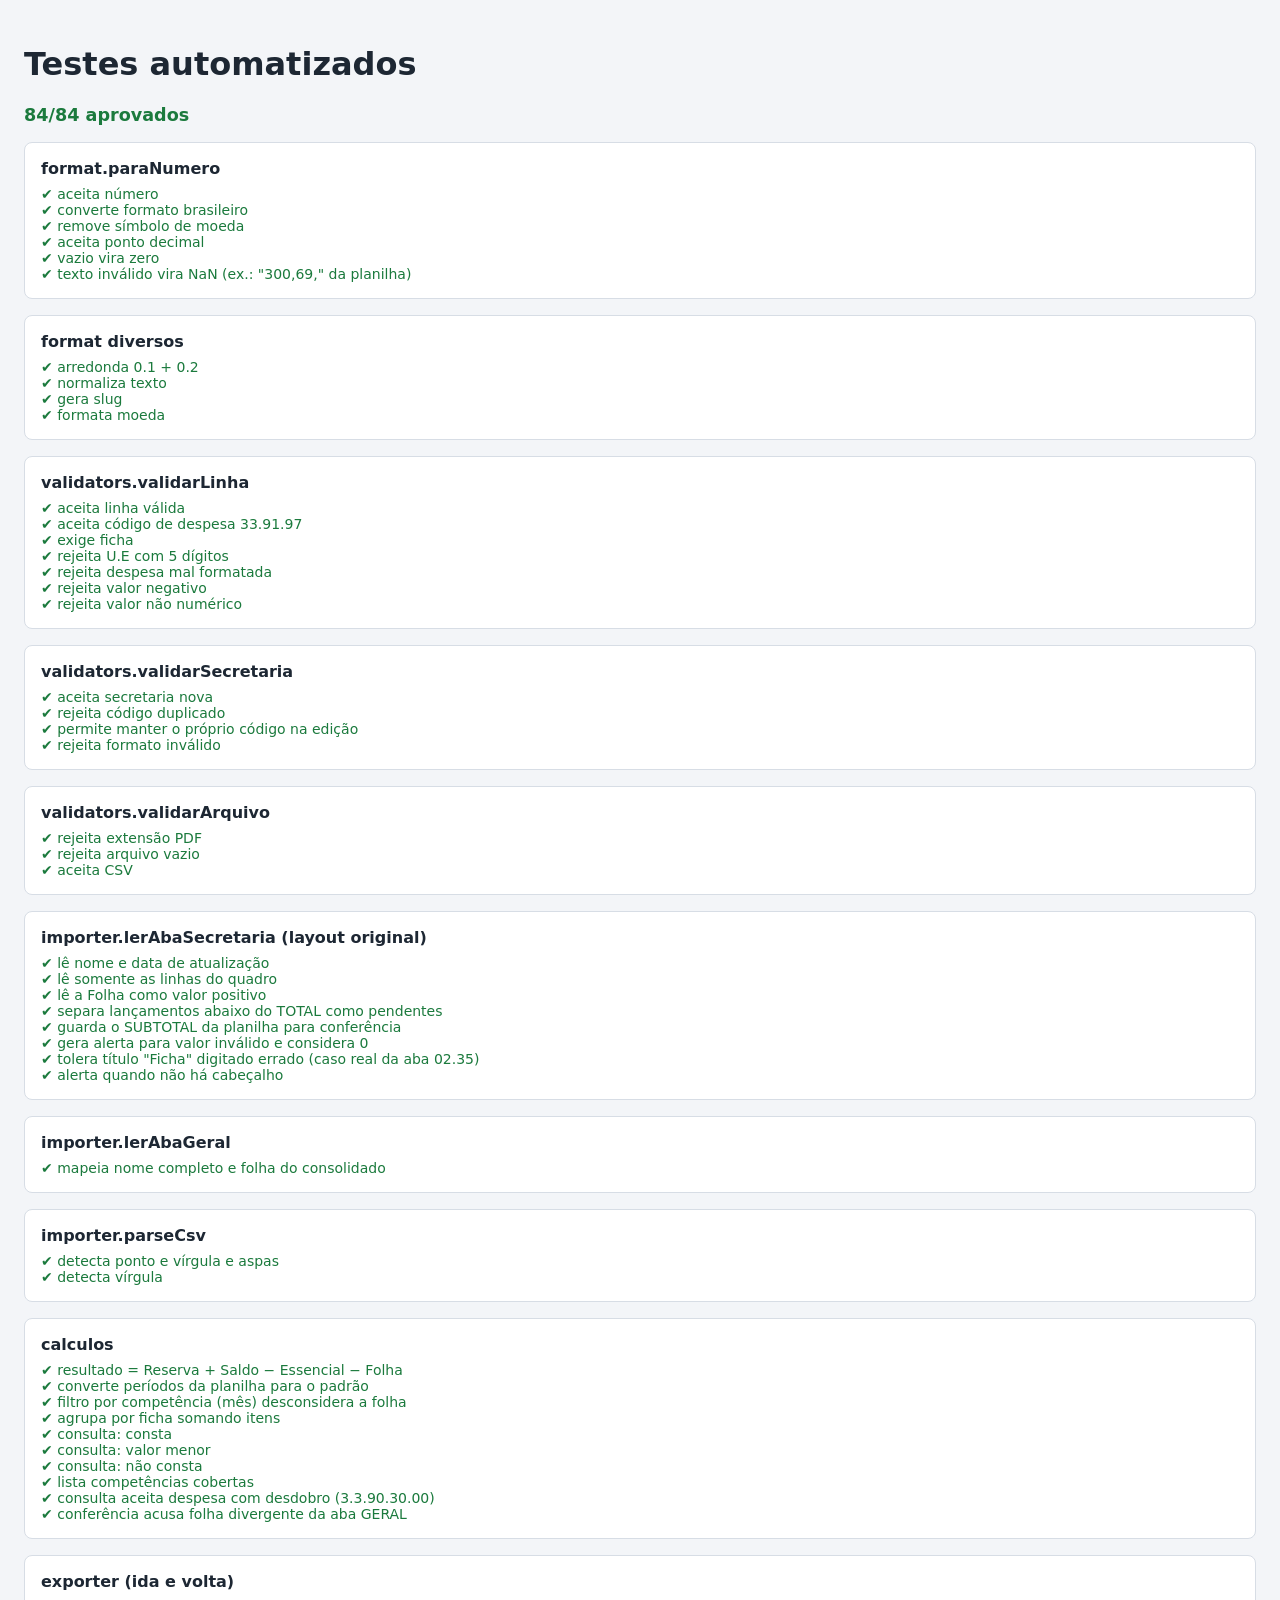
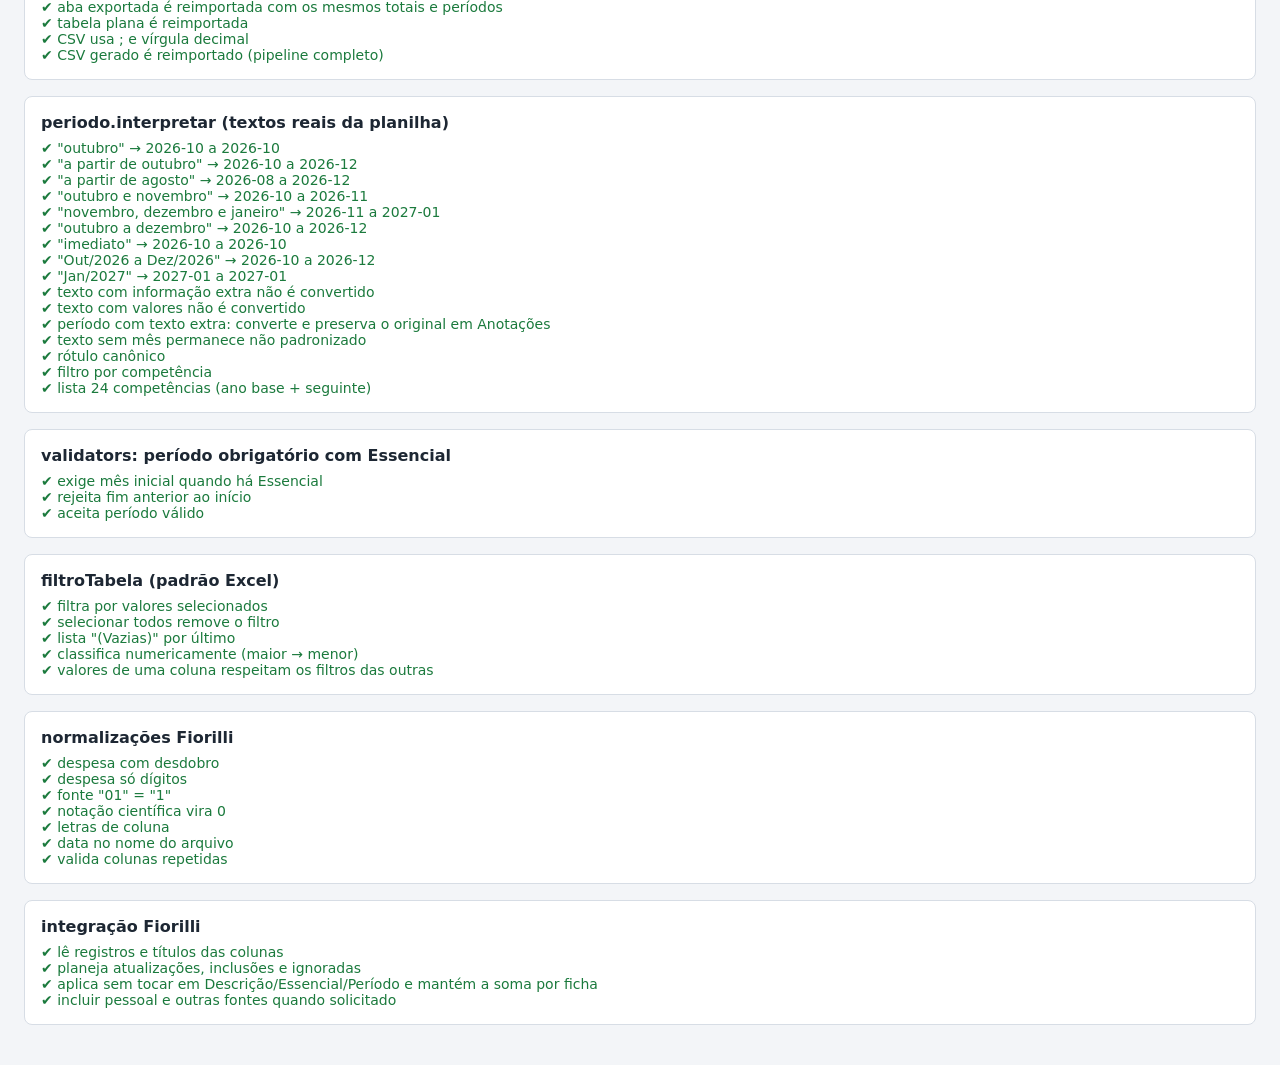
==== tests/index.html @ 35c2ad74 "Add files via upload" ====
<!DOCTYPE html>
<html lang="pt-BR">
<head>
  <meta charset="UTF-8">
  <meta name="viewport" content="width=device-width, initial-scale=1">
  <title>Testes · Planejamento e Orçamento</title>
  <link rel="stylesheet" href="runner/test-runner.css">
</head>
<body>
  <header class="cabecalho">
    <h1>Testes automatizados</h1>
    <p class="resumo" data-testid="resumo-testes" aria-live="polite">Executando…</p>
  </header>
  <main id="resultados" data-testid="resultados-testes"></main>

  <!-- Código da aplicação (somente módulos sem DOM) -->
  <script src="../assets/js/core/namespace.js"></script>
  <script src="../assets/js/core/config.js"></script>
  <script src="../assets/js/core/events.js"></script>
  <script src="../assets/js/utils/format.js"></script>
  <script src="../assets/js/utils/periodo.js"></script>
  <script src="../assets/js/utils/validators.js"></script>
  <script src="../assets/js/utils/filtroTabela.js"></script>
  <script src="../assets/js/data/schema.js"></script>
  <script src="../assets/js/data/calculos.js"></script>
  <script src="../assets/js/data/importer.js"></script>
  <script src="../assets/js/data/exporter.js"></script>
  <script src="../assets/js/data/fiorilli.js"></script>

  <!-- Executor e especificações -->
  <script src="runner/test-runner.js"></script>
  <script src="specs/utils.spec.js"></script>
  <script src="specs/dados.spec.js"></script>
  <script src="specs/v11.spec.js"></script>
  <script src="runner/executar.js"></script>
</body>
</html>
---- tests/runner/test-runner.css ----
/* Estilos da página de testes */
body {
  margin: 0;
  padding: 1.5rem;
  font-family: "Segoe UI", system-ui, sans-serif;
  background: #f3f5f8;
  color: #1d2733;
}

.cabecalho {
  margin-bottom: 1rem;
}

.resumo {
  font-weight: 700;
  font-size: 1.1rem;
}

.resumo--ok { color: #1b7a3d; }
.resumo--falha { color: #b42318; }

.suite {
  margin-bottom: 1rem;
  padding: 1rem;
  background: #fff;
  border: 1px solid #d7dde5;
  border-radius: 8px;
}

.suite h2 {
  margin: 0 0 0.5rem;
  font-size: 1rem;
}

.suite ul {
  margin: 0;
  padding: 0;
  list-style: none;
  font-size: 0.875rem;
}

.caso--ok { color: #1b7a3d; }
.caso--falha { color: #b42318; font-weight: 600; }
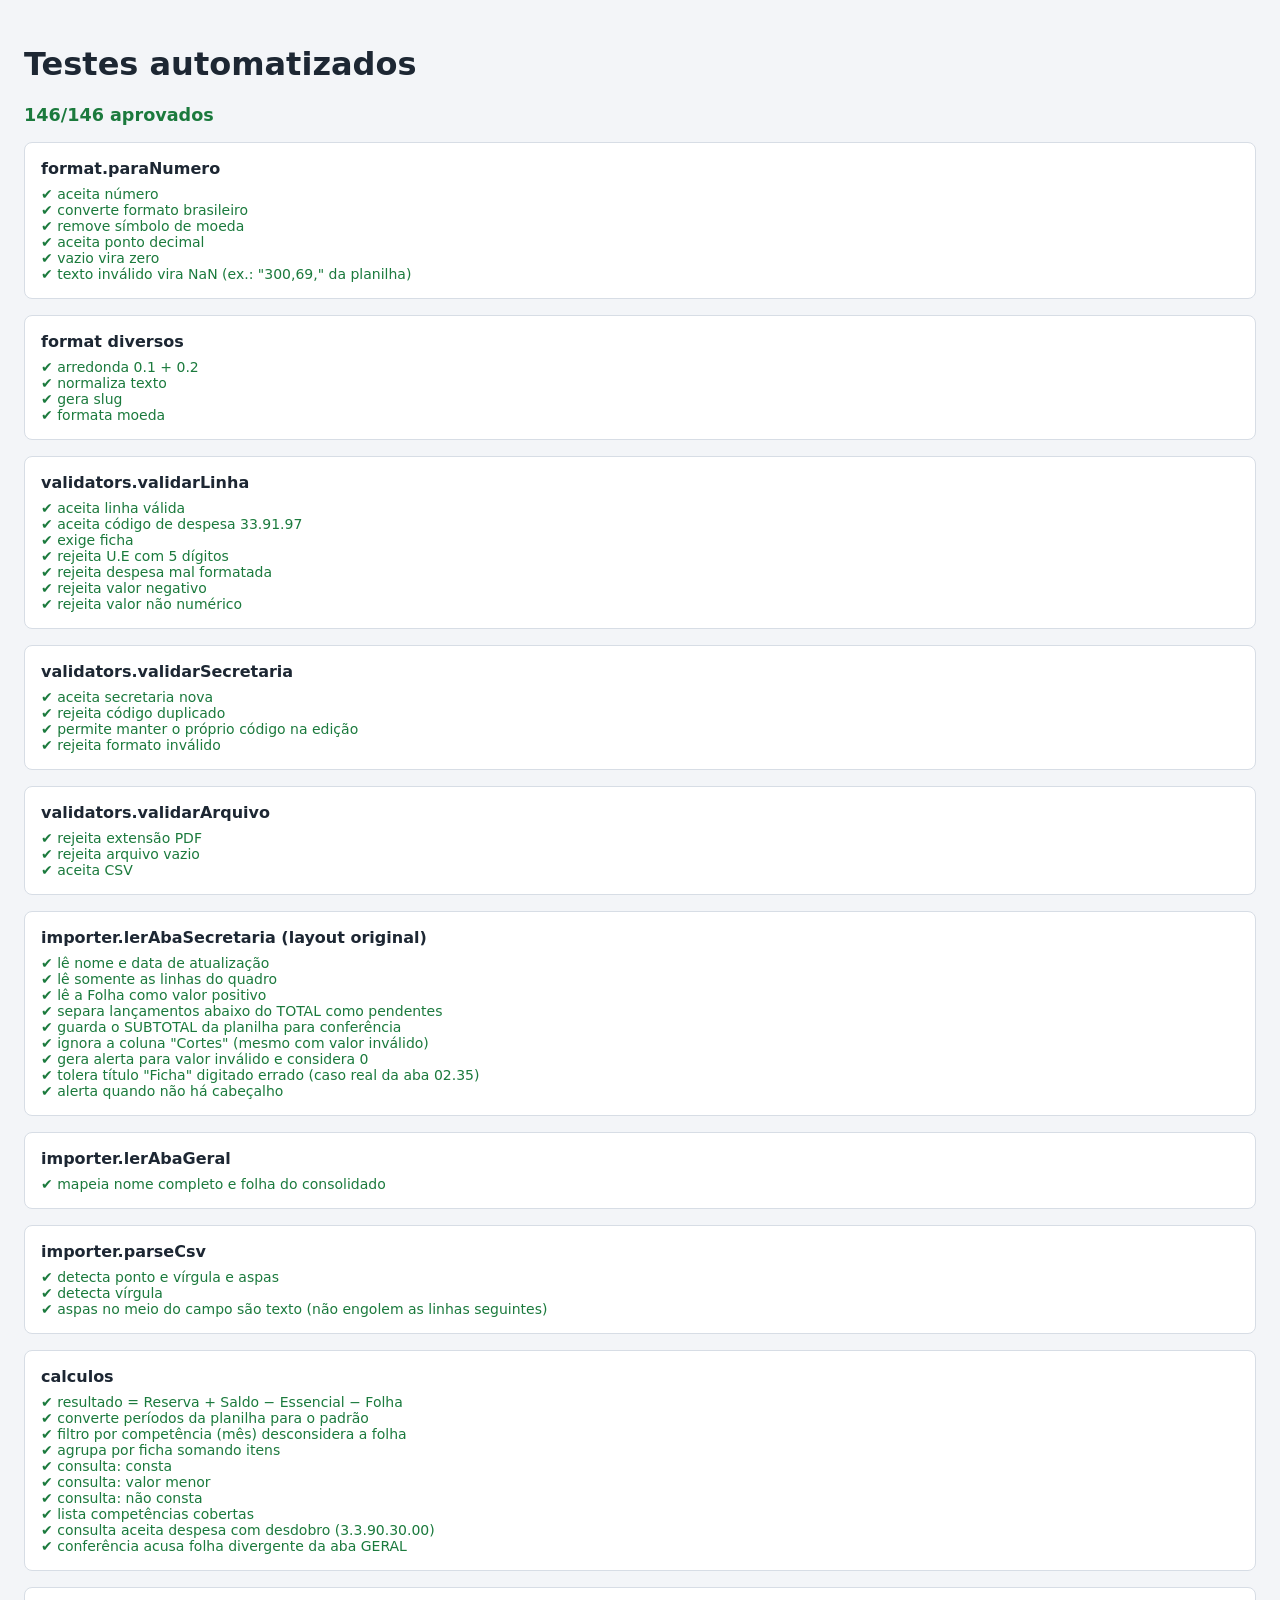
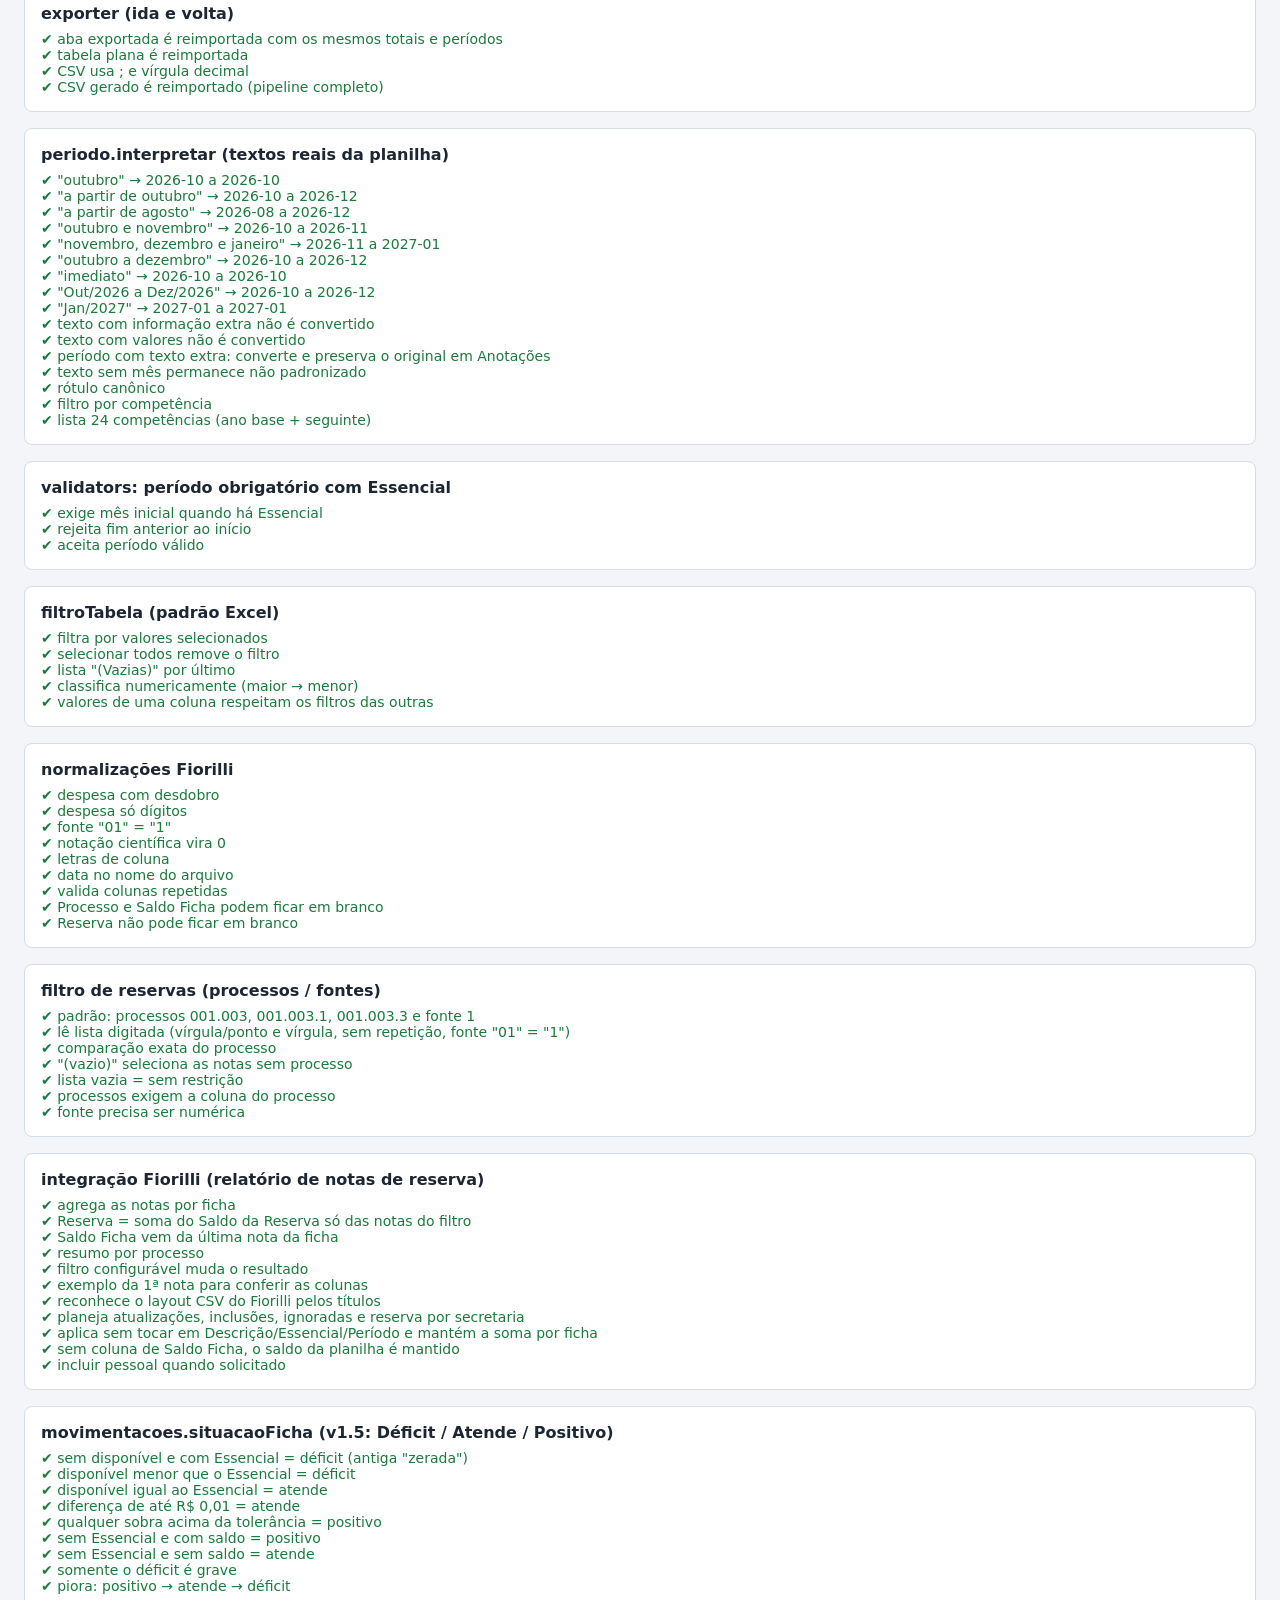
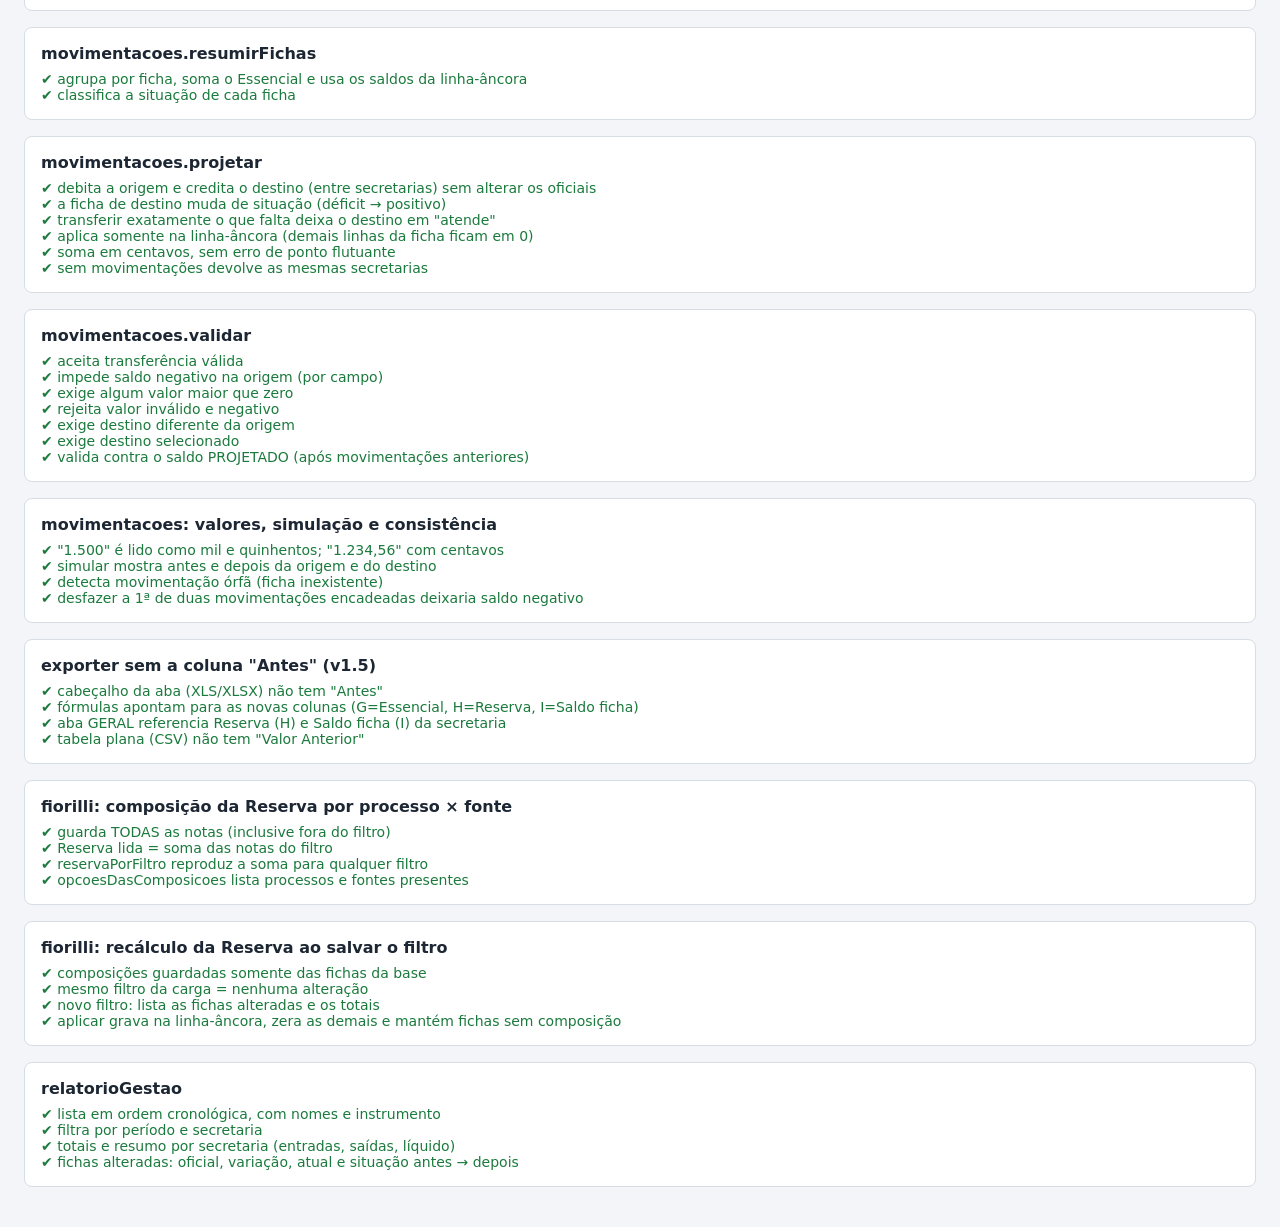
==== commit 266f63ce: "Add files via upload Atualização de versão: v1.3 para v1.4" ====
--- a/tests/index.html
+++ b/tests/index.html
@@ -26,12 +26,16 @@
   <script src="../assets/js/data/importer.js"></script>
   <script src="../assets/js/data/exporter.js"></script>
   <script src="../assets/js/data/fiorilli.js"></script>
+  <script src="../assets/js/data/movimentacoes.js"></script>
+  <script src="../assets/js/data/relatorioGestao.js"></script>
 
   <!-- Executor e especificações -->
   <script src="runner/test-runner.js"></script>
   <script src="specs/utils.spec.js"></script>
   <script src="specs/dados.spec.js"></script>
   <script src="specs/v11.spec.js"></script>
+  <script src="specs/v14.spec.js"></script>
+  <script src="specs/v15.spec.js"></script>
   <script src="runner/executar.js"></script>
 </body>
 </html>
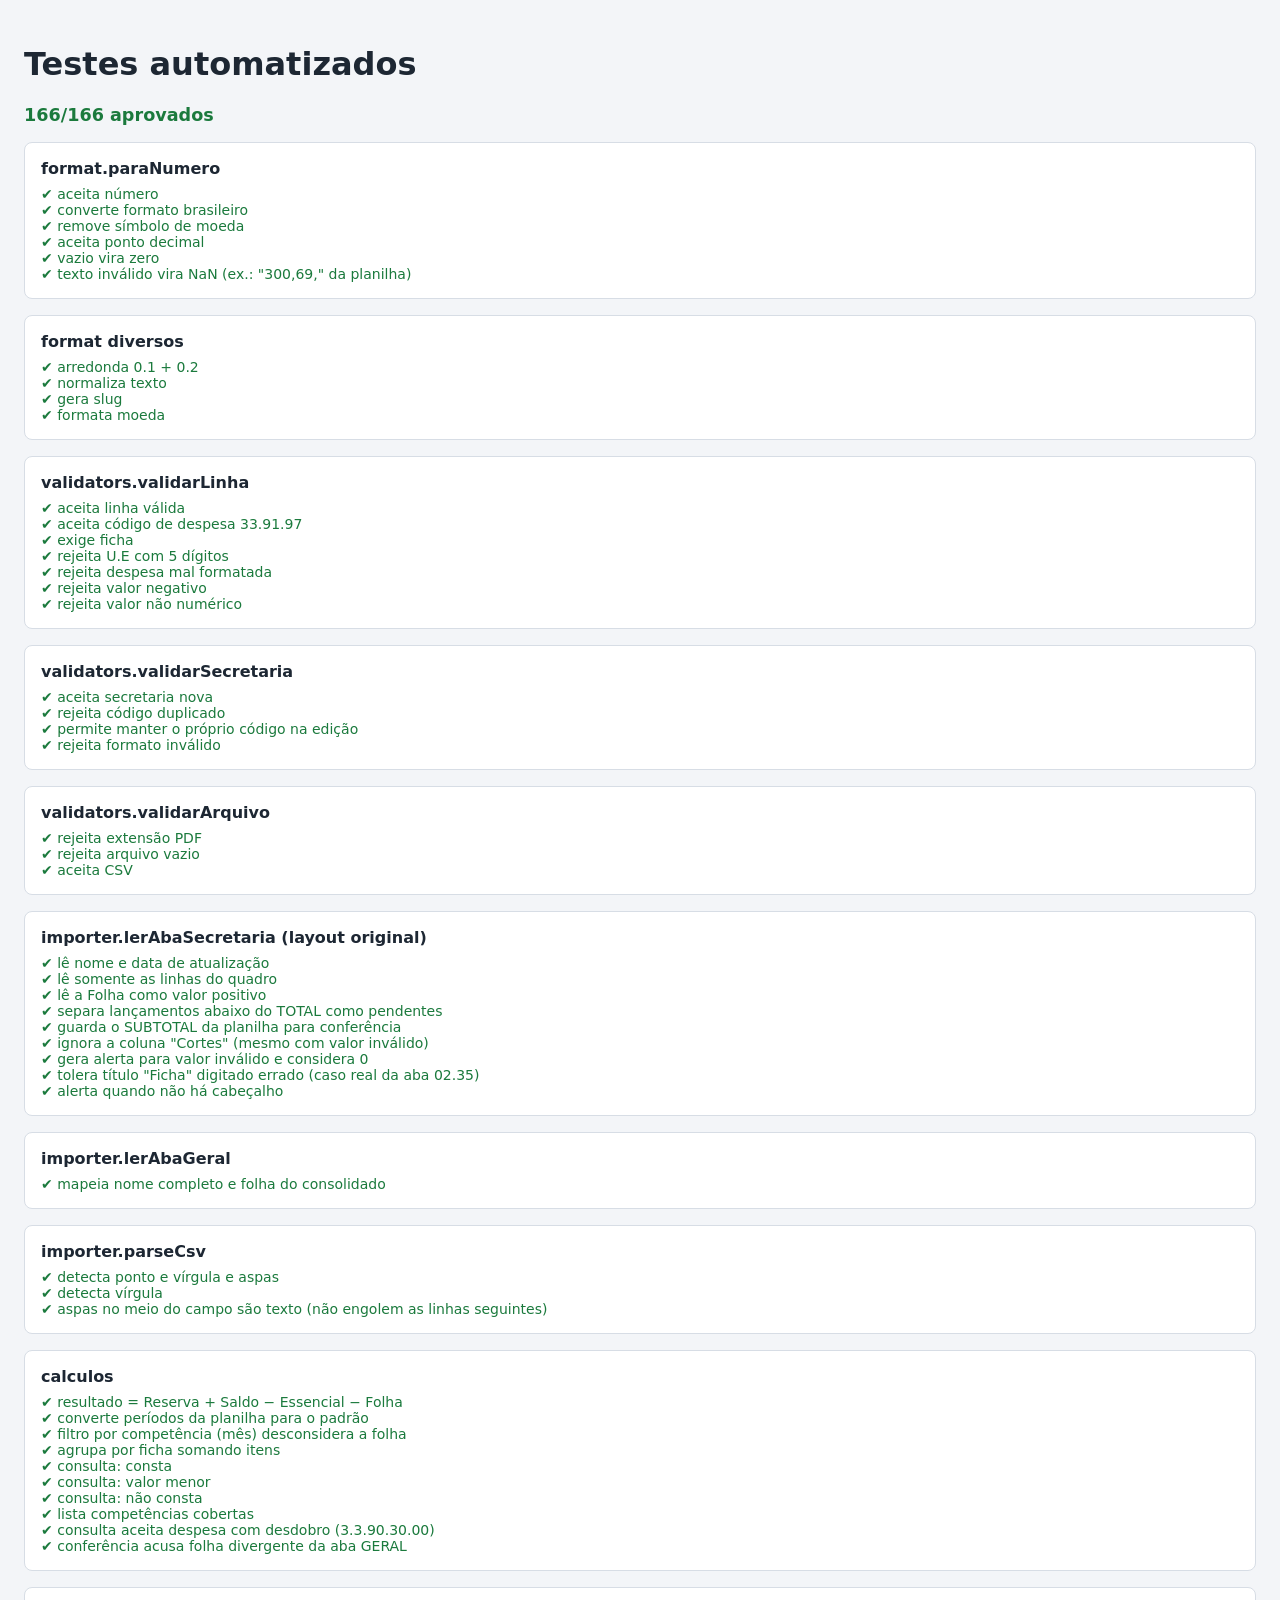
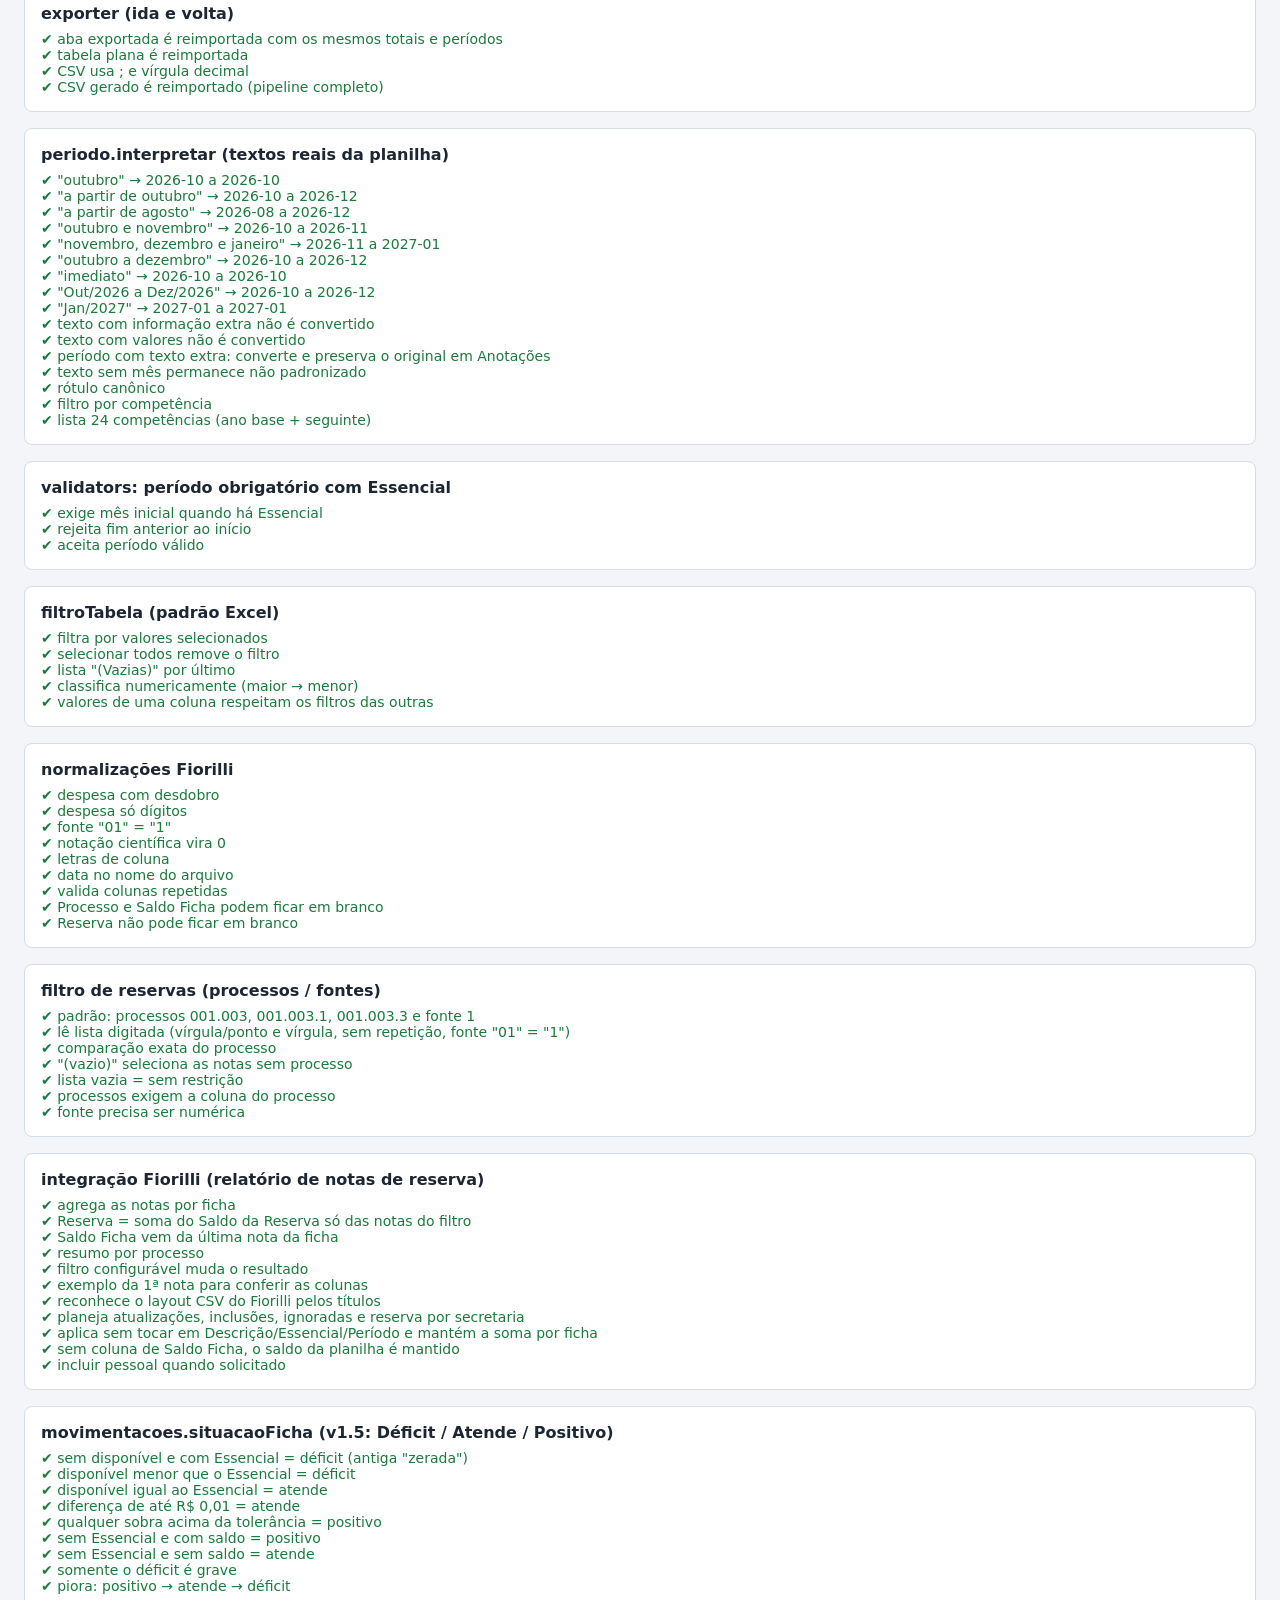
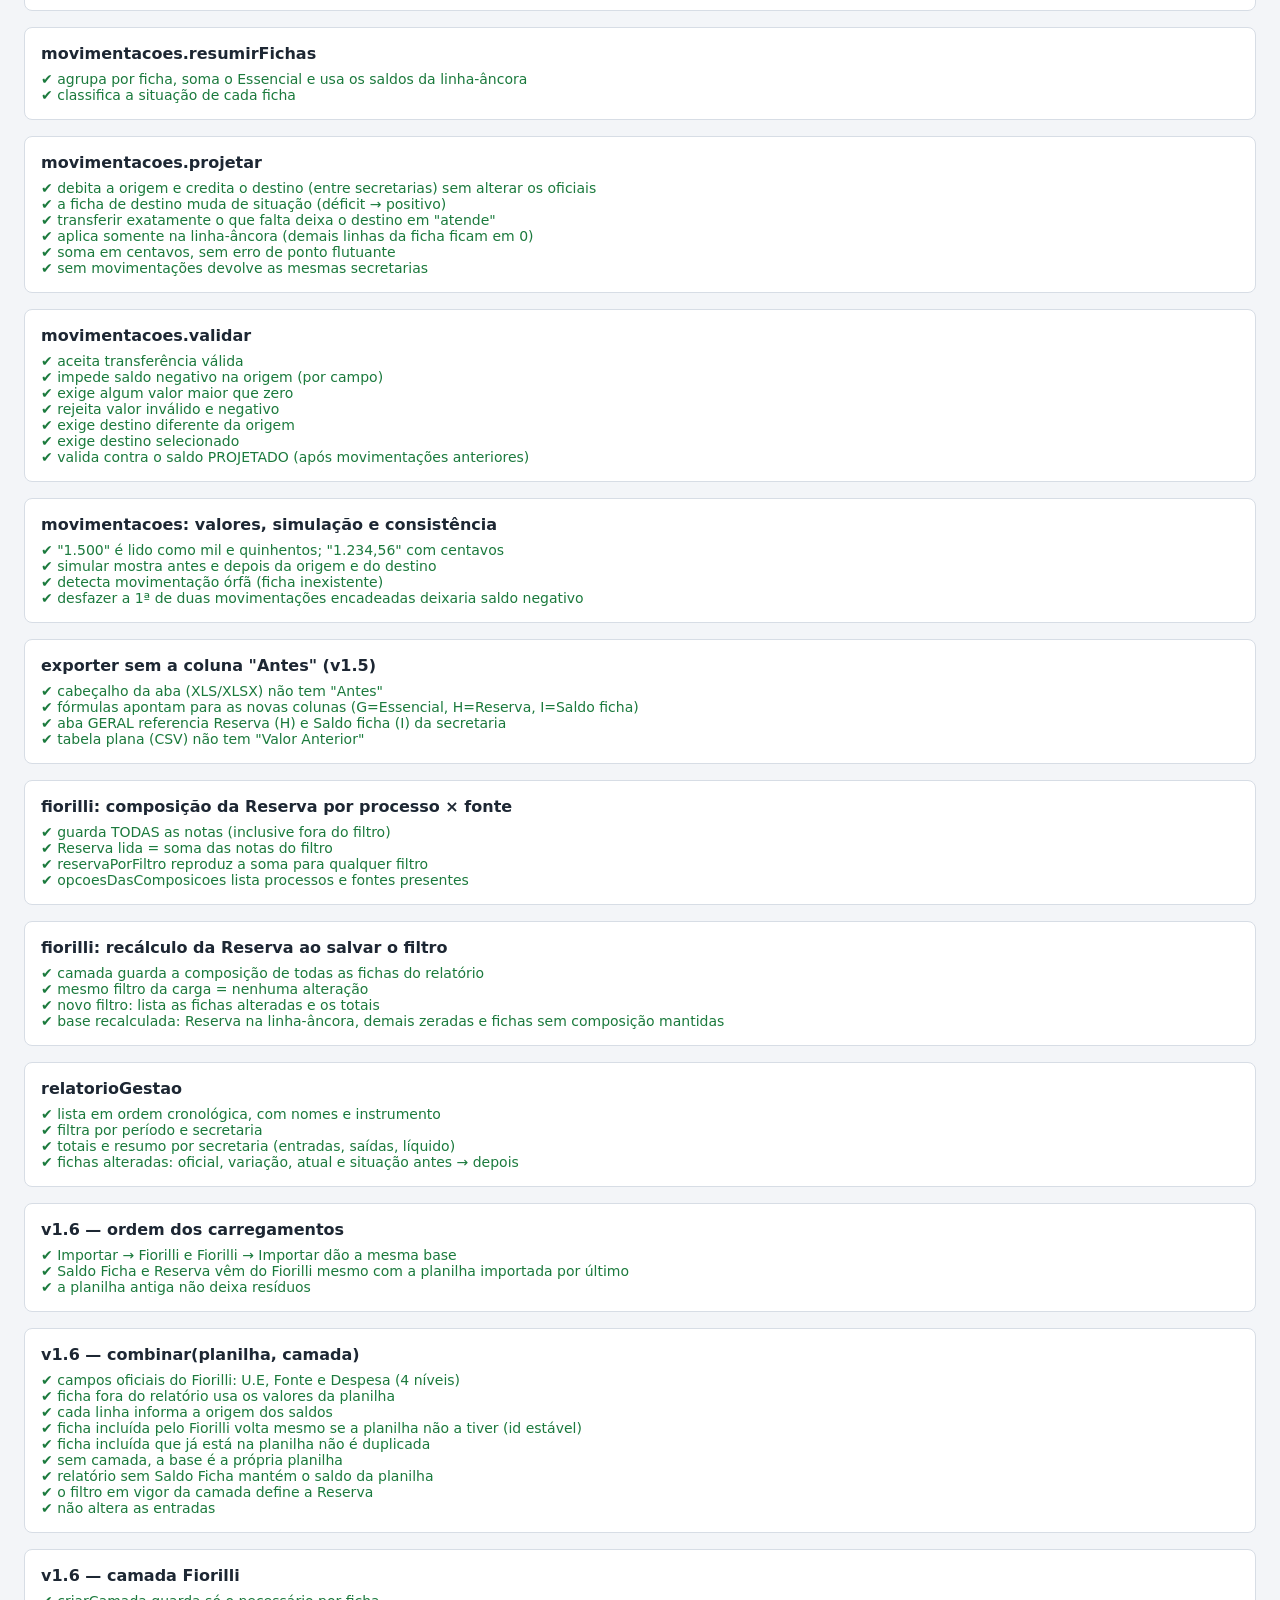
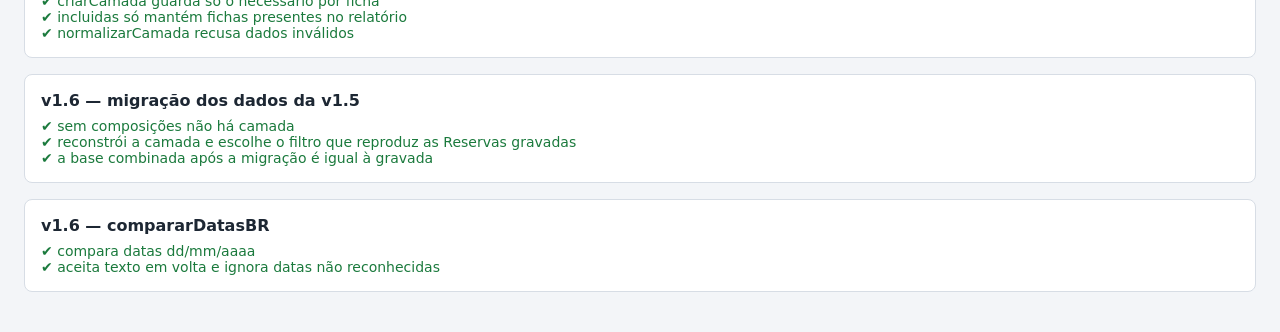
==== commit e2d10875: "Add files via upload Atualização dos banners de valores: adotado = "Situação / Saldo Total"" ====
--- a/tests/index.html
+++ b/tests/index.html
@@ -36,6 +36,7 @@
   <script src="specs/v11.spec.js"></script>
   <script src="specs/v14.spec.js"></script>
   <script src="specs/v15.spec.js"></script>
+  <script src="specs/v16.spec.js"></script>
   <script src="runner/executar.js"></script>
 </body>
 </html>
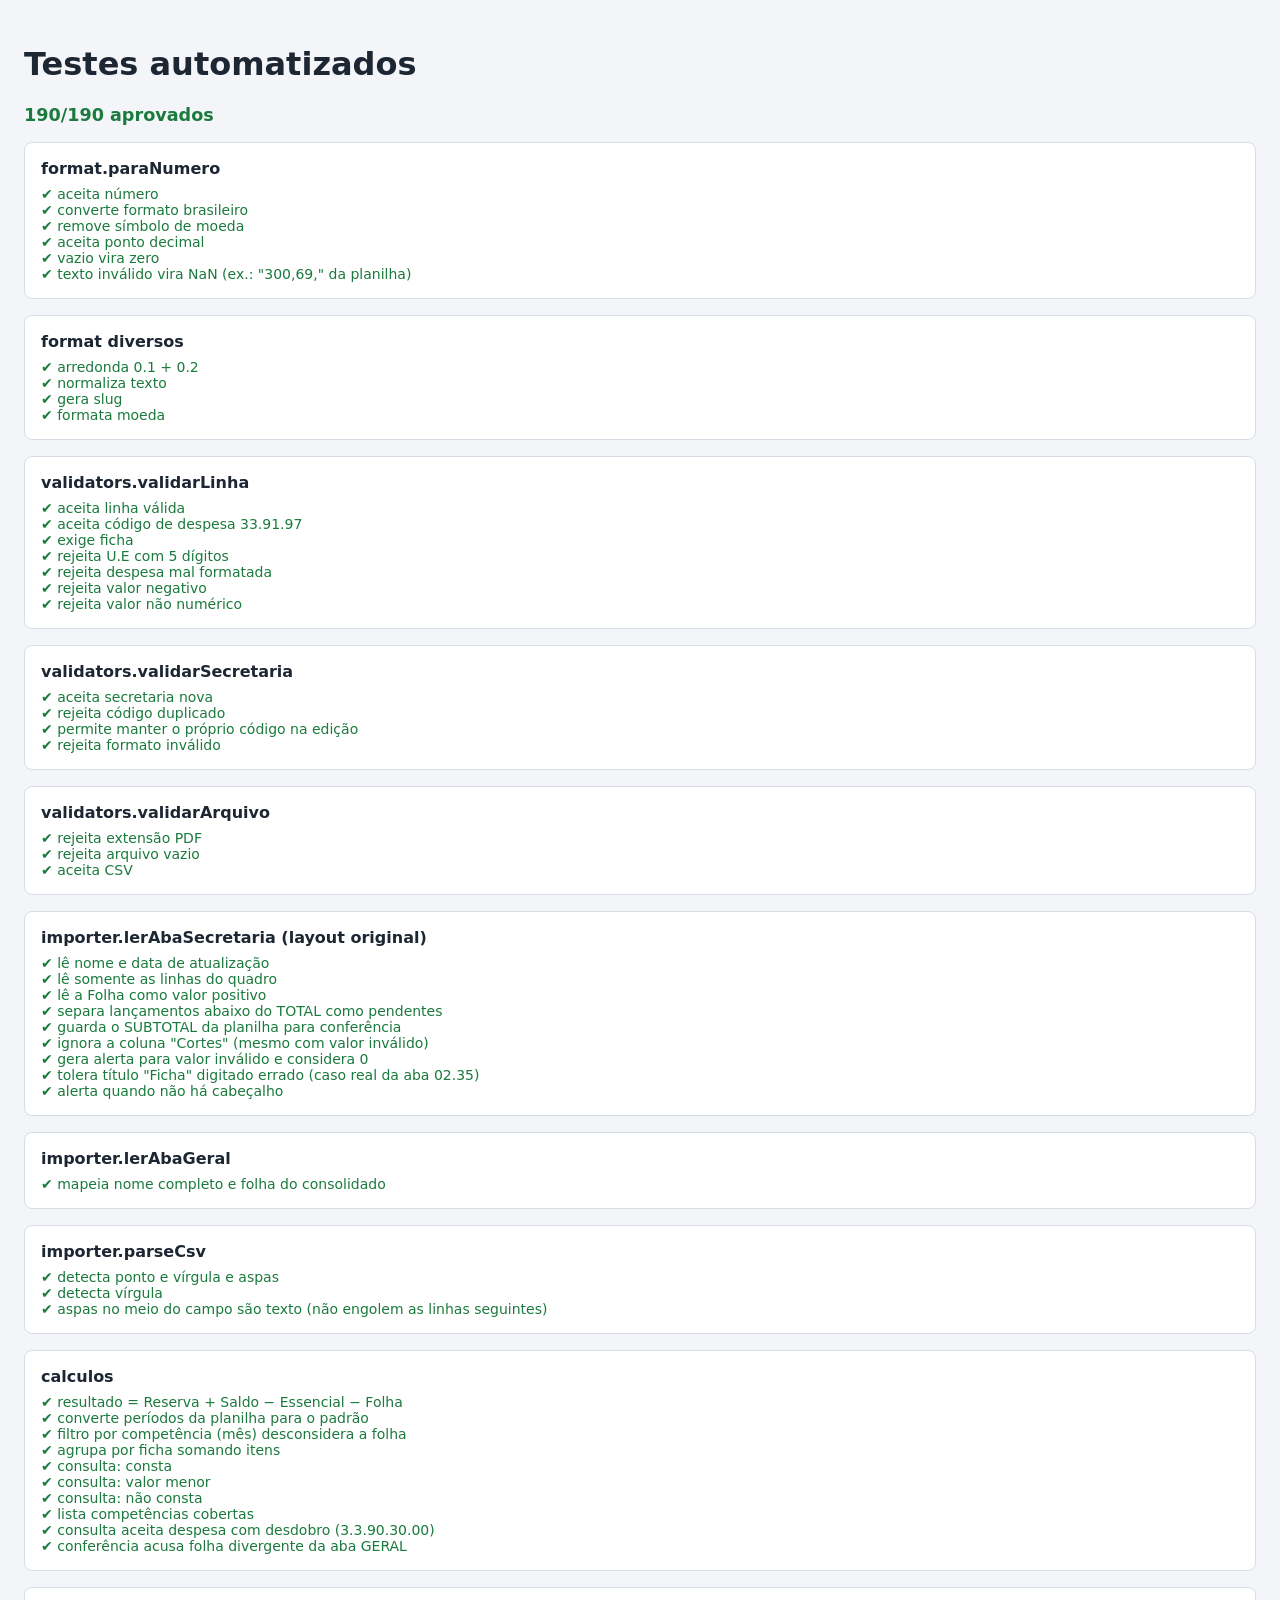
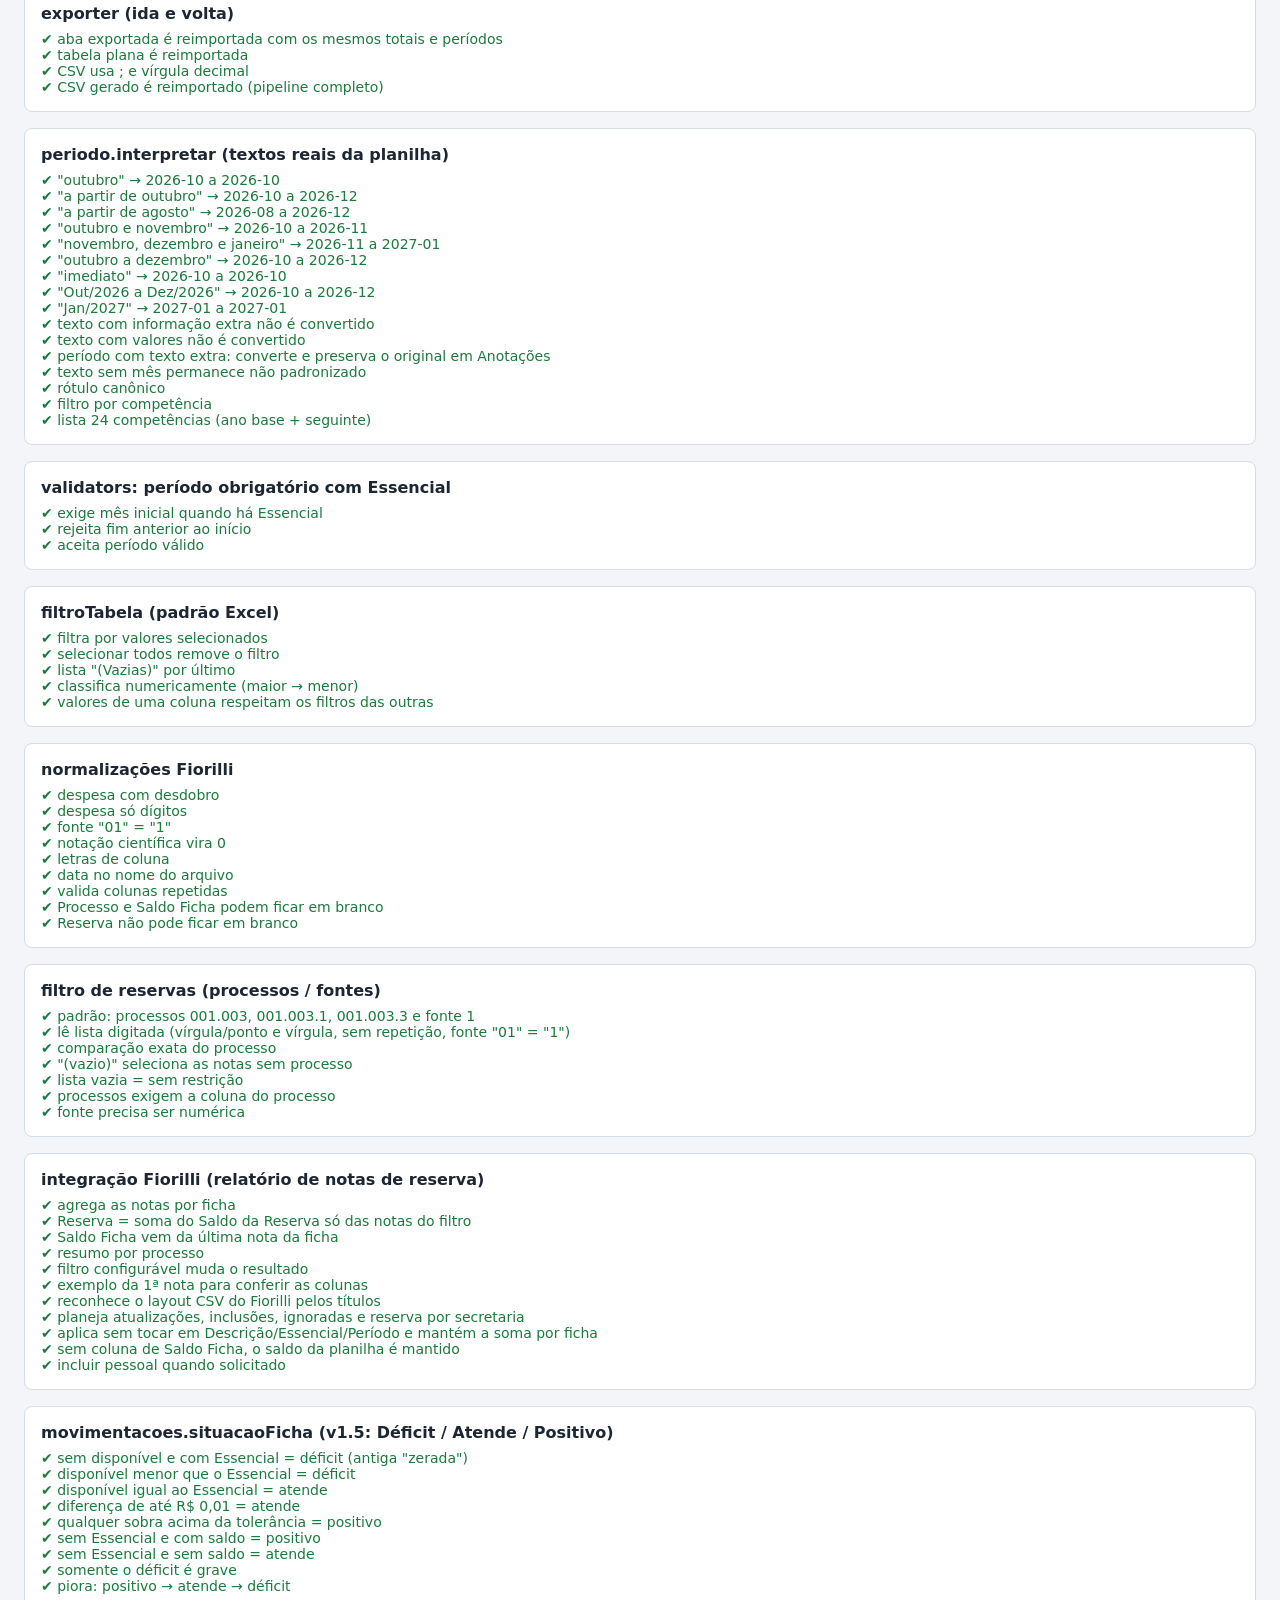
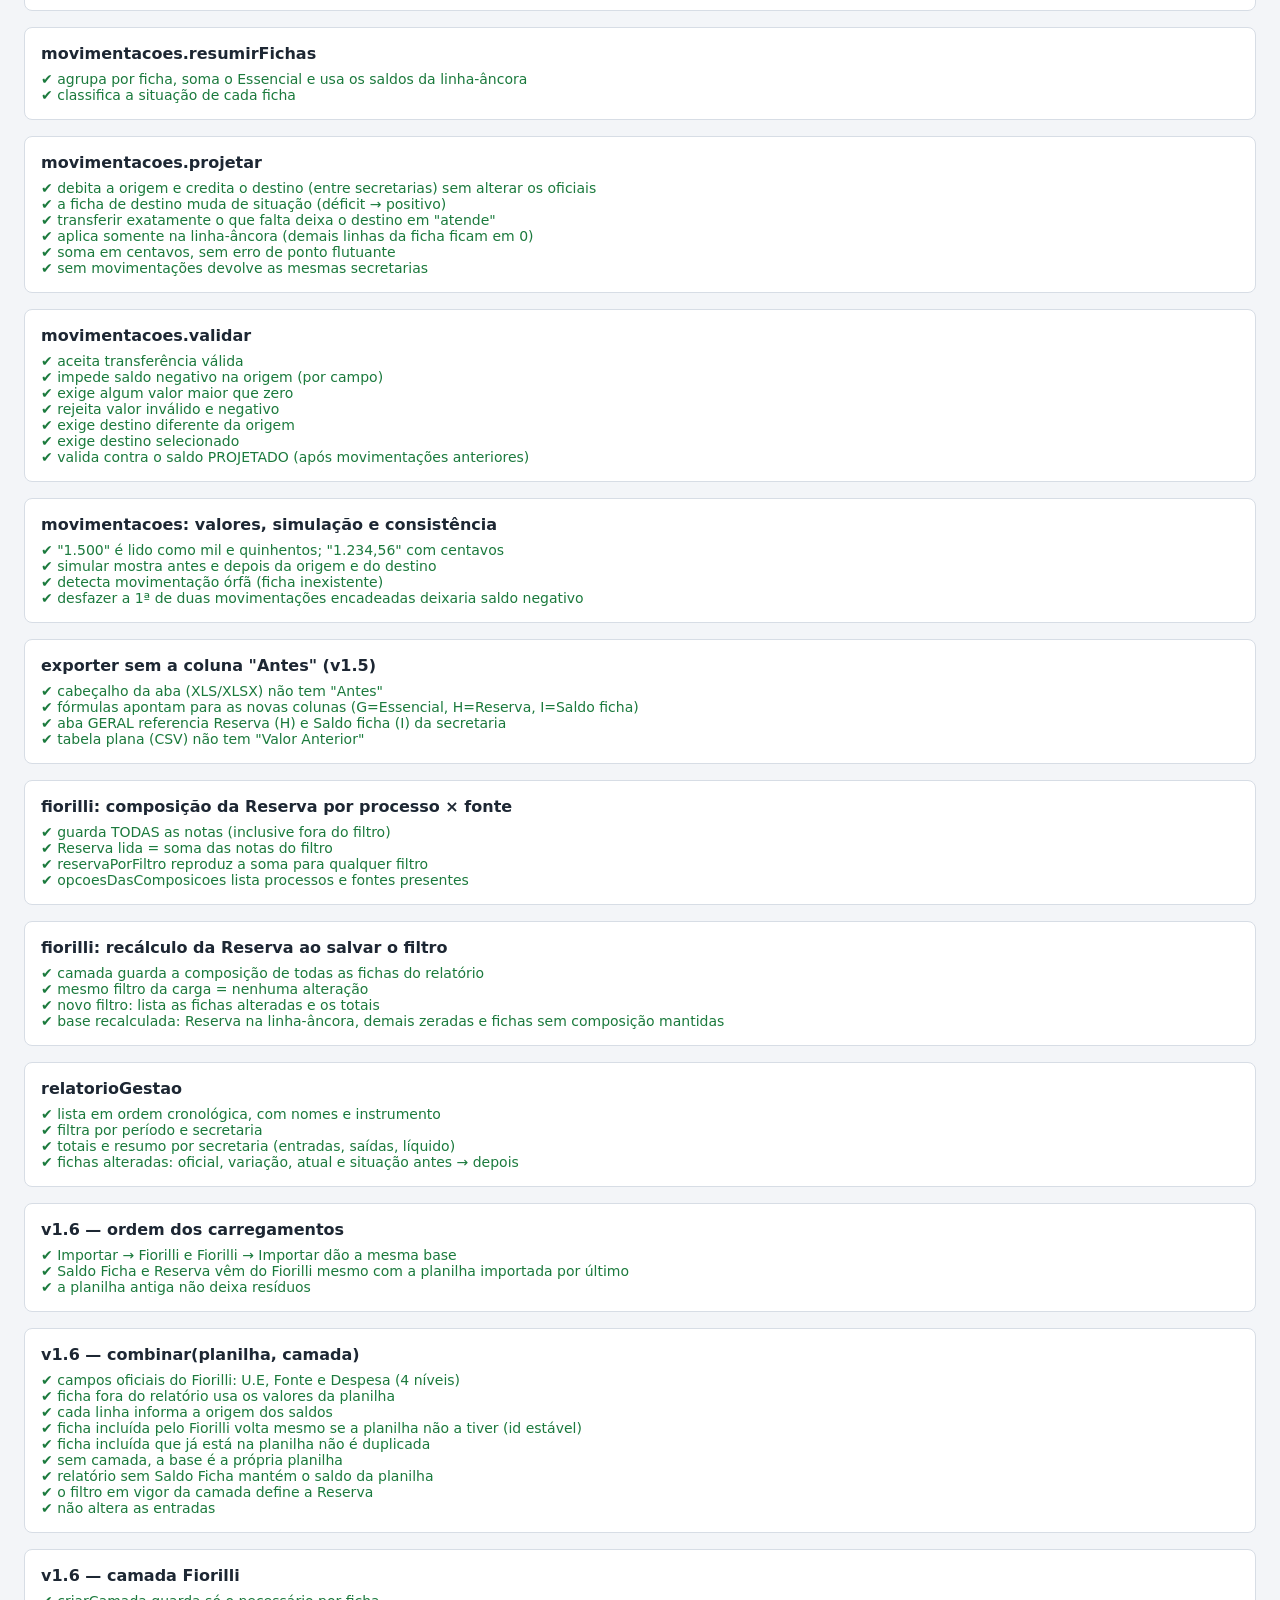
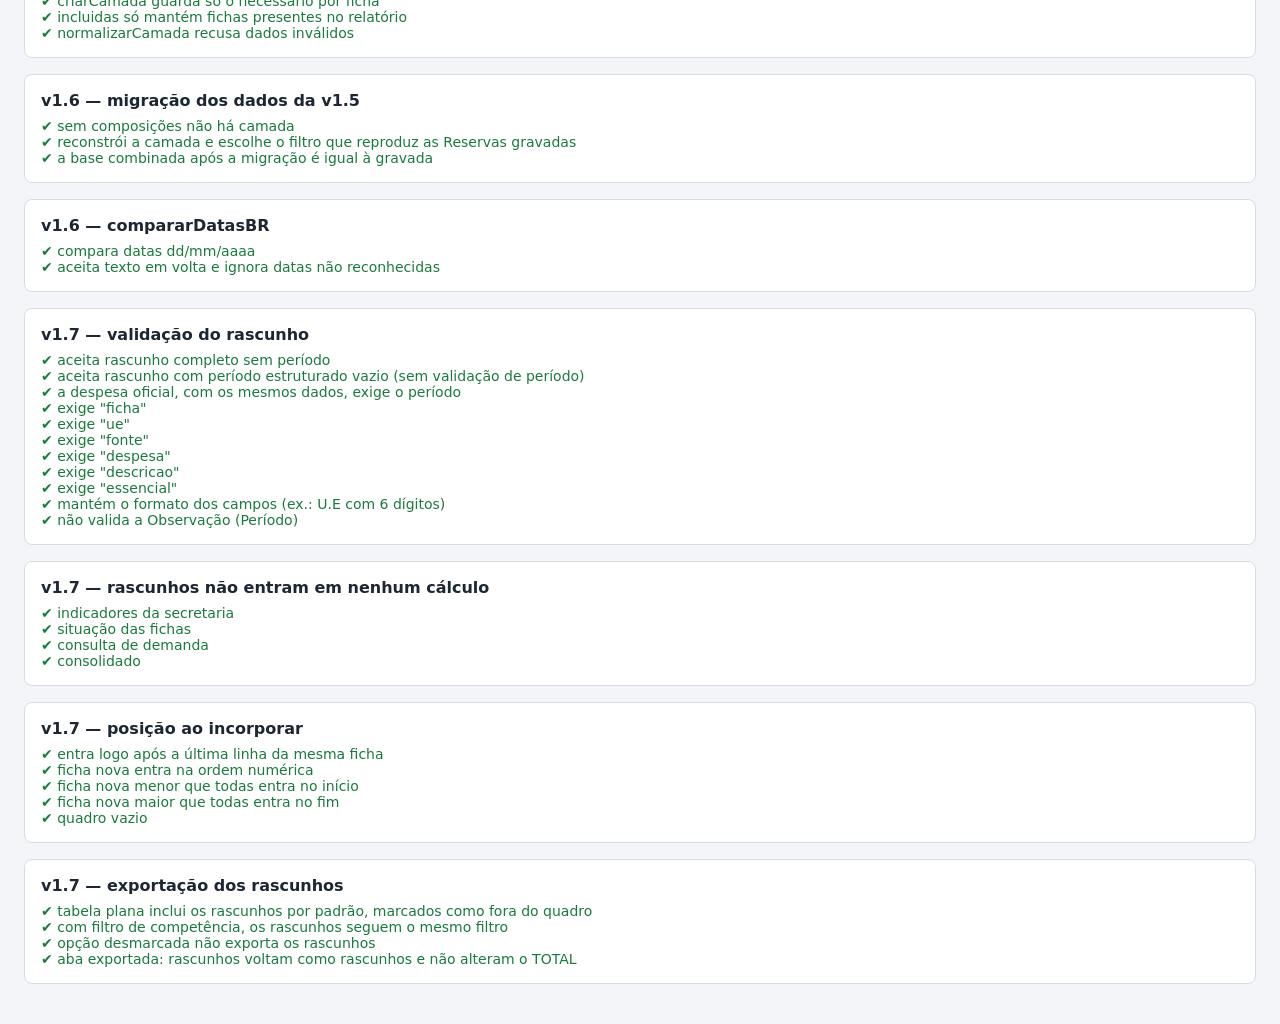
==== commit e1c96bc5: "Add files via upload Inclusão do campo "Rascunho" ao Módulo -> "Secretarias"" ====
--- a/tests/index.html
+++ b/tests/index.html
@@ -37,6 +37,7 @@
   <script src="specs/v14.spec.js"></script>
   <script src="specs/v15.spec.js"></script>
   <script src="specs/v16.spec.js"></script>
+  <script src="specs/v17.spec.js"></script>
   <script src="runner/executar.js"></script>
 </body>
 </html>
